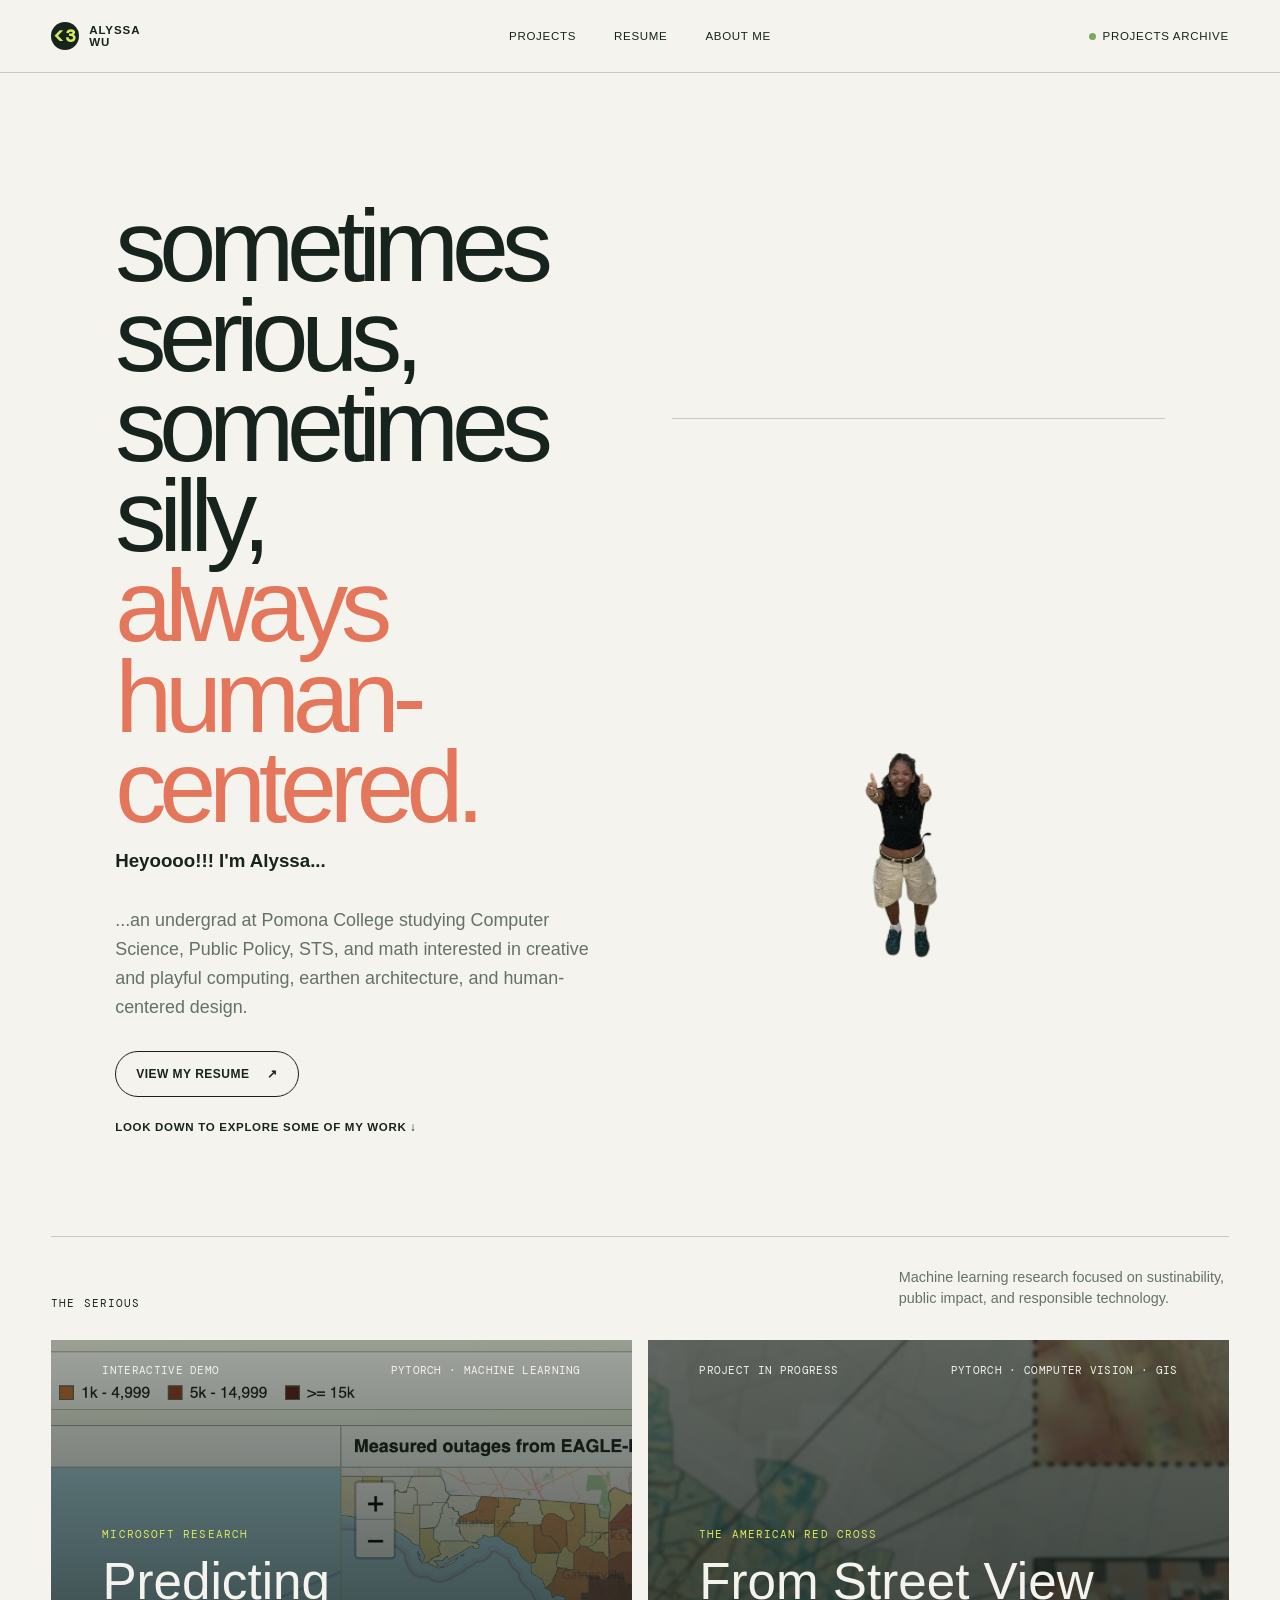
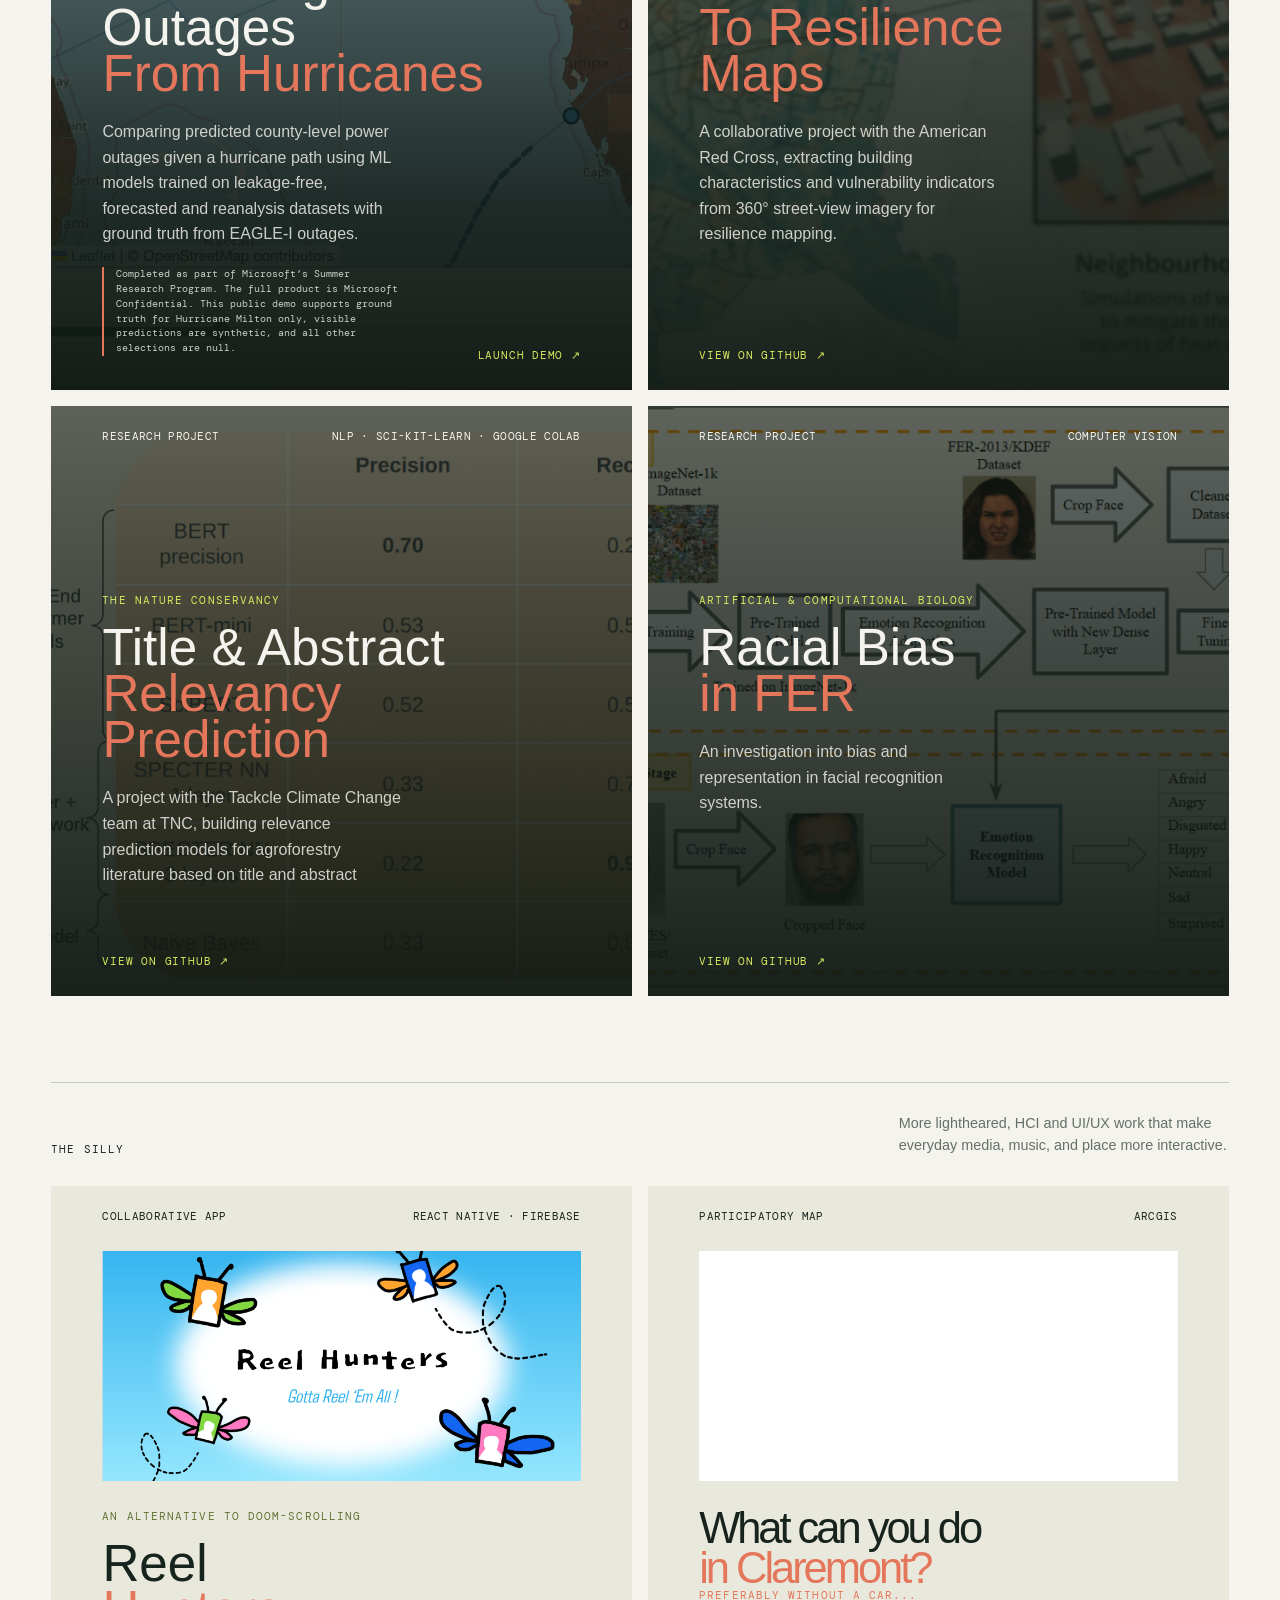
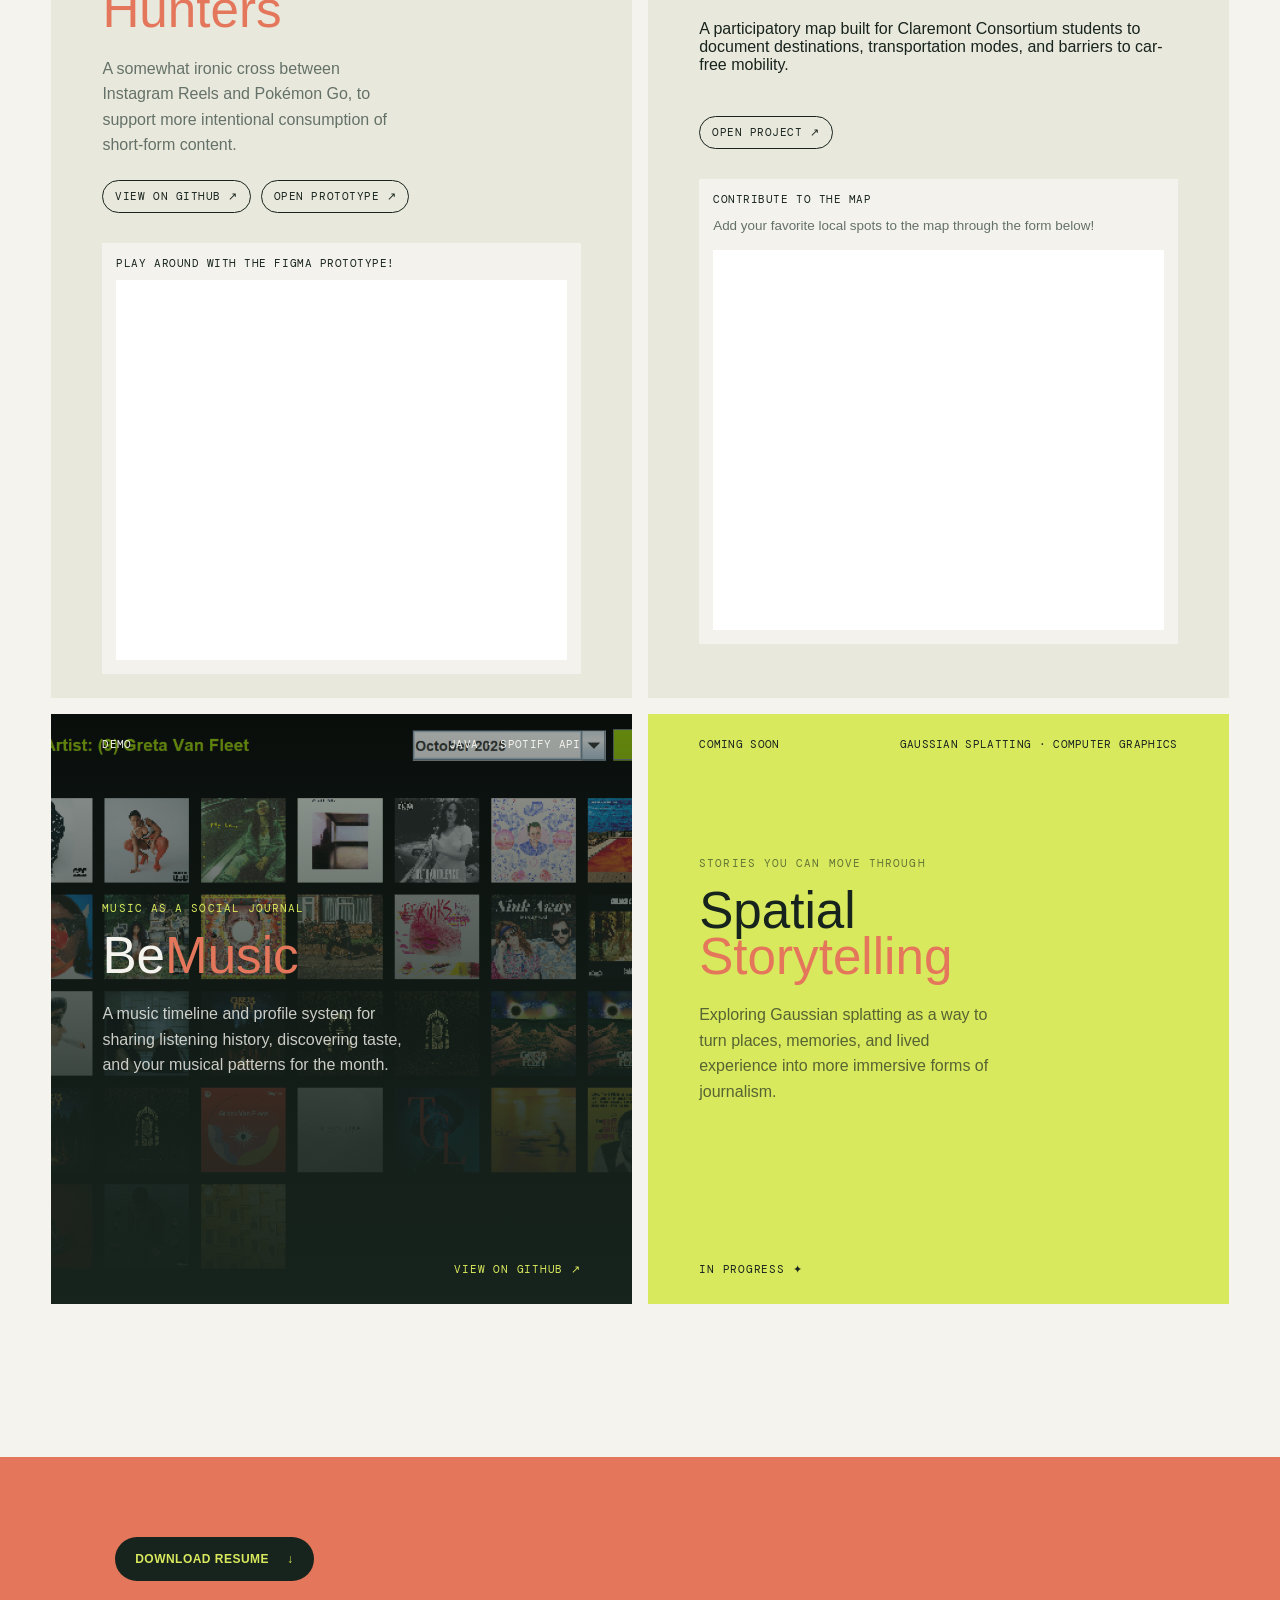
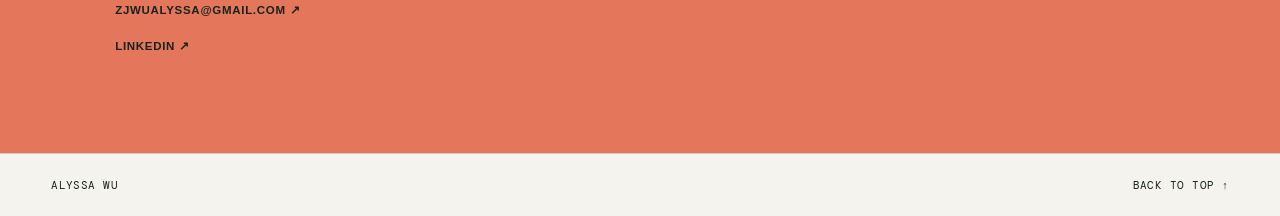
==== site/index.html @ 3d461919 "+ add personal site" ====
<!doctype html>
<html lang="en">
  <head>
    <meta charset="UTF-8" />
    <meta name="viewport" content="width=device-width, initial-scale=1.0" />
    <meta name="description" content="Alyssa Wu's portfolio" />
    <title>Alyssa Wu · Portfolio</title>
    <script type="module" src="https://js.arcgis.com/5.1/embeddable-components/"></script>
    <link rel="preconnect" href="https://fonts.googleapis.com" />
    <link rel="preconnect" href="https://fonts.gstatic.com" crossorigin />
    <link href="https://fonts.googleapis.com/css2?family=DM+Mono:wght@400;500&family=Manrope:wght@400;500;600;700;800&display=swap" rel="stylesheet" />
    <link rel="stylesheet" href="portfolio.css" />
  </head>
  <body>
    <!-- Site header: personal identity, page navigation, and availability status. -->
    <header class="site-header">
      <a class="wordmark" href="#top" aria-label="Alyssa Wu portfolio home">
        <span class="wordmark-mark" aria-hidden="true"><3</span>
        <span>Alyssa<br />Wu</span>
      </a>
      <nav aria-label="Primary navigation">
        <a href="#projects">Projects</a>
        <a href="assets/AlyssaWu_Resume.pdf" target="_blank" rel="noreferrer">Resume</a>
        <a href="personal.html">About Me</a>
      </nav>
      <span class="status"><span class="status-dot"></span>Projects archive</span>
    </header>

    <!-- Portfolio Intro -->
    <main id="top">
      <section class="hero">
        <div class="hero-copy">
            <h1>sometimes serious,<br />sometimes silly,<br /><em>always human-centered.</em></h1>
            <h3>Heyoooo!!! I'm Alyssa...</h3>
            <p class="hero-intro"> ...an undergrad at Pomona College studying Computer Science, Public Policy, STS, and math interested in creative and playful computing, earthen architecture, and human-centered design.</p>
          <div class="hero-actions">
              <a class="button button-secondary" href="assets/AlyssaWu_Resume.pdf">View my resume <span aria-hidden="true">↗</span></a>
            <a class="text-link" href="#projects">Look down to explore some of my work <span aria-hidden="true">↓</span></a>
          </div>
        </div>
        <div class="hero-index" aria-label="Portfolio index">
          <div class="hero-carousel" aria-label="Rotating portfolio previews">
            <img id="heroCarouselImage" src="assets/svg1.png" alt="Portfolio preview placeholder one" />
          </div>
        </div>
      </section>

   
      <!-- Project cards: featured work with live demos, prototypes, and repository links. -->
      <section class="feature-grid" id="projects" aria-label="Featured projects">
        <div class="project-group-label serious-label">
          <p class="eyebrow">The serious</p>
          <p>Machine learning research focused on sustinability, public impact, and responsible technology.</p>
        </div>
        <article class="feature-card feature-card-image feature-card-outage">
          <img src="assets/power-outage-viewer.png" alt="Hurricane Milton outage comparison viewer with two side-by-side maps" />
          <div class="image-card-overlay"></div>
          <div class="card-topline"><span>Interactive demo</span><span>PyTorch · Machine Learning</span></div>
          <div class="card-content image-card-content">
            <p class="card-kicker">Microsoft Research</p>
            <h3>Predicting Outages<br /><em>From Hurricanes</em></h3>
            <p>Comparing predicted county-level power outages given a hurricane path using ML models trained on leakage-free, forecasted and reanalysis datasets with ground truth from EAGLE-I outages.</p>
            <p class="project-caption">Completed as part of Microsoft’s Summer Research Program. The full product is Microsoft Confidential. This public demo supports ground truth for Hurricane Milton only, visible predictions are synthetic, and all other selections are null.</p>
          </div>
          <a class="card-link" href="storm_compare_site/" target="_blank" rel="noreferrer" >Launch demo <span aria-hidden="true">↗</span></a>
        </article>
        <article class="feature-card feature-card-image serious-card">
          <img src="assets/redcross.png" alt="Image for Red Cross project" />
          <div class="image-card-overlay"></div>
          <div class="card-topline"><span>Project in progress</span><span>PyTorch · Computer Vision · GIS</span></div>
          <div class="card-content image-card-content">
            <p class="card-kicker">The American Red Cross</p>
            <h3>From Street View<br /><em>To Resilience Maps</em></h3>
            <p>A collaborative project with the American Red Cross, extracting building characteristics and vulnerability indicators from 360° street-view imagery for resilience mapping.
          </div>
          <a class="card-link" href="https://github.com/codethechangehmc/red-cross" target="_blank" rel="noreferrer">View on GitHub <span aria-hidden="true">↗</span></a>
        </article>
        <article class="feature-card feature-card-image serious-card">
          <img src="assets/tnc.png" alt="Image for The Nature Conservancy project" />
          <div class="image-card-overlay"></div>
          <div class="card-topline"><span>Research project</span><span>NLP · Sci-kit-learn · Google Colab</span></div>
          <div class="card-content image-card-content">
            <p class="card-kicker">The Nature Conservancy</p>
            <h3>Title & Abstract<br /><em>Relevancy Prediction</em></h3>
            <p>A project with the Tackcle Climate Change team at TNC, building relevance prediction models for agroforestry literature based on title and abstract</p>
          </div>
          <a class="card-link" href="https://github.com/cia-group/tabforest" target="_blank" rel="noreferrer">View on GitHub <span aria-hidden="true">↗</span></a>
        </article>
        <article class="feature-card feature-card-image serious-card">
          <img src="assets/fer.png" alt="Image for Facial Bias Recognition project" />
          <div class="image-card-overlay"></div>
          <div class="card-topline"><span>Research project</span><span>Computer Vision</span></div>
          <div class="card-content image-card-content">
            <p class="card-kicker">Artificial & Computational Biology</p>
            <h3>Racial Bias<br /><em>in FER</em></h3>
            <p>An investigation into bias and representation in facial recognition systems.</p>
          </div>
          <a class="card-link" href="https://github.com/aly-wu/computational-biological-vision-final-project" target="_blank" rel="noreferrer">View on GitHub <span aria-hidden="true">↗</span></a>
        </article>


        <div class="project-group-label silly-label">
          <p class="eyebrow">The silly</p>
          <p>More lightheared, HCI and UI/UX work that make everyday media, music, and place more interactive.</p>
        </div>
        <article class="feature-card feature-card-reel-combined" id="reel-hunters">
          <div class="card-topline"><span>Collaborative app</span><span>React Native · Firebase</span></div>
          <div class="reel-project-preview">
            <img src="assets/reelhunters.png" alt="Reel Hunters title screen and short-form video collection interface" />
          </div>
          <div class="card-content reel-card-content">
            <p class="card-kicker">An alternative to doom-scrolling</p>
            <h3>Reel<br /><em>Hunters</em></h3>
            <p>A somewhat ironic cross between Instagram Reels and Pokémon Go, to support more intentional consumption of short-form content.</p>
            <div class="project-actions">
              <a class="project-action" href="https://github.com/mivyer/gotta-reel-them-all" target="_blank" rel="noreferrer">View On GitHub <span aria-hidden="true">↗</span></a>
              <a class="project-action" href="https://embed.figma.com/proto/eIrmNW8mKbomurSVQwr6IK/gotta-reel-em-all-prototype?node-id=242-40&p=f&scaling=scale-down&content-scaling=fixed&page-id=0%3A1&starting-point-node-id=107%3A2&embed-host=share" target="_blank" rel="noreferrer">Open prototype <span aria-hidden="true">↗</span></a>
            </div>
          </div>
          <div class="reel-prototype-preview">
            <p class="prototype-label">Play around with the Figma prototype!</p>
            <iframe title="Reel Hunters Figma prototype" src="https://embed.figma.com/proto/eIrmNW8mKbomurSVQwr6IK/gotta-reel-em-all-prototype?node-id=242-40&p=f&scaling=scale-down&content-scaling=fixed&page-id=0%3A1&starting-point-node-id=107%3A2&embed-host=share" allowfullscreen></iframe>
          </div>
        </article>
        <article class="feature-card feature-card-claremont">
          <div class="card-topline"><span>Participatory map</span><span>ArcGIS</span></div>
          <div class="claremont-preview">
            <arcgis-embedded-map style="height:100%;width:100%;" item-id="4994a41b870a44a59b7ed9d6ef8fd92f" theme="light" heading-enabled legend-enabled share-enabled scroll-enabled time-zone-label-enabled center="-117.71703698950188,34.10069435685517" scale="36111.909643" portal-url="https://claremont.maps.arcgis.com"></arcgis-embedded-map>
          </div>
          <div class="claremont-card-footer">
            <div>
                <h3>What can you do<br /><em>in Claremont?</em></h3>
                <p class="card-kicker">preferably without a car...</p>
                <p>A participatory map built for Claremont Consortium students to document destinations, transportation modes, and barriers to car-free mobility.</p>
            </div>
            <a class="project-action project-action-dark" href="https://sites.google.com/view/mockuparcgisclass/home" target="_blank" rel="noreferrer">Open project <span aria-hidden="true">↗</span></a>
          </div>
          <div class="suggestions-panel">
            <p class="prototype-label">Contribute to the map</p>
            <p>Add your favorite local spots to the map through the form below!</p>
            <iframe title="Claremont suggestions form" src="https://survey123.arcgis.com/share/7655e9a360b64ecb88d0de461d01c871" loading="lazy"></iframe>
          </div>
        </article>
        <article class="feature-card feature-card-image feature-card-music">
          <img src="assets/bemusic.png" alt="BeMusic profile calendar showing album artwork and listening history" />
          <div class="image-card-overlay"></div>
          <div class="card-topline"><span>Demo</span><span>Java · Spotify API</span></div>
          <div class="card-content image-card-content">
            <p class="card-kicker">Music as a social journal</p>
            <h3>Be<em>Music</em></h3>
            <p>A music timeline and profile system for sharing listening history, discovering taste, and your musical patterns for the month.</p>
          </div>
          <a class="card-link" href="https://github.com/aly-wu/BeMusic" target="_blank" rel="noreferrer">View on GitHub <span aria-hidden="true">↗</span></a>
        </article>
        <article class="feature-card feature-card-light gaussian-card">
          <div class="card-topline"><span>Coming soon</span><span>Gaussian Splatting · Computer Graphics</span></div>
          <div class="card-content">
            <p class="card-kicker">Stories you can move through</p>
            <h3>Spatial<br /><em>Storytelling</em></h3>
            <p>Exploring Gaussian splatting as a way to turn places, memories, and lived experience into more immersive forms of journalism.</p>
            </div>
          <span class="card-link">In progress <span aria-hidden="true">✦</span></span>
        </article>
      </section>

      <!-- Resume, Email, and LinkedIn -->
      <section class="resume-section" id="resume">
        <div class="resume-row">
          <div class="resume-actions">
            <a class="button button-primary" href="assets/AlyssaWu_Resume.pdf">Download resume <span aria-hidden="true">↓</span></a>
            <a class="text-link" href="mailto:zjwualyssa@gmail.com">zjwualyssa@gmail.com <span aria-hidden="true">↗</span></a>
            <a class="text-link" href="https://www.linkedin.com/in/zjwualyssa/" target="_blank" rel="noreferrer">LinkedIn <span aria-hidden="true">↗</span></a>
          </div>
        </div>
      </section>
    </main>

    <!-- Footer: simple personal attribution and return navigation. -->
    <footer class="site-footer">
      <span>Alyssa Wu</span>
      <a href="#top">Back to top ↑</a>
    </footer>
    <script src="portfolio.js"></script>
  </body>
</html>
---- site/portfolio.css ----
:root {
  --ink: #17231d;
  --muted: #647168;
  --paper: #f4f3ed;
  --cream: #e9e8dc;
  --lime: #d9e95d;
  --coral: #e4775b;
  --blue: #b8d8dc;
  --line: rgba(23, 35, 29, 0.2);
}

/* Base reset, typography, and page-level colors. */
* { box-sizing: border-box; }
html { scroll-behavior: smooth; }
body {
  margin: 0;
  color: var(--ink);
  background: var(--paper);
  font-family: "Bricolage Grotesque", sans-serif;
}
a { color: inherit; }

/* Header and personal wordmark. */
.site-header {
  align-items: center;
  border-bottom: 1px solid var(--line);
  display: grid;
  gap: 32px;
  grid-template-columns: 1fr auto 1fr;
  padding: 22px clamp(20px, 4vw, 64px);
}
.wordmark { align-items: center; display: inline-flex; font-size: 0.72rem; font-weight: 800; gap: 10px; letter-spacing: 0.08em; line-height: 1.05; text-decoration: none; text-transform: uppercase; }
.wordmark-mark { align-items: center; background: var(--ink); border-radius: 50%; color: var(--lime); display: inline-flex; font-family: "DM Mono", monospace; font-size: 1.1rem; height: 28px; justify-content: center; width: 28px; }
nav { display: flex; gap: clamp(16px, 3vw, 38px); }
nav a, .status, .text-link { font-size: 0.72rem; letter-spacing: 0.06em; text-decoration: none; text-transform: uppercase; }
nav a:hover, .text-link:hover, .card-link:hover { text-decoration: underline; text-underline-offset: 4px; }
.status { justify-self: end; }
.status-dot { background: #79a95e; border-radius: 50%; display: inline-block; height: 7px; margin-right: 7px; width: 7px; }

/* Hero introduction and decorative signal graphic. */
main { overflow: hidden; }
.hero { display: grid; gap: 5vw; grid-template-columns: minmax(0, 1fr) minmax(340px, 1fr); min-height: 700px; padding: clamp(70px, 10vw, 150px) clamp(20px, 9vw, 150px) clamp(64px, 8vw, 115px); }
.eyebrow, .card-kicker { font-family: "DM Mono", monospace; font-size: 0.68rem; letter-spacing: 0.1em; margin: 0 0 20px; text-transform: uppercase; }
.hero h1, .resume-row h2, .media-section-heading h2, .personal-heading h1, .card-content h3 { font-family: "Vina Sans", sans-serif; font-weight: 400; letter-spacing: 0; }
.hero h1 { font-size: clamp(3.8rem, 8vw, 8.8rem); font-weight: 400; letter-spacing: -0.07em; line-height: 0.88; margin: 0; max-width: 850px; }
em { color: var(--coral); font-style: normal; }
.hero-intro { color: var(--muted); font-size: clamp(1rem, 1.4vw, 1.25rem); line-height: 1.6; margin: 34px 0 30px; max-width: 500px; }
.hero-actions { align-items: center; display: flex; flex-wrap: wrap; gap: 24px; }
.button { border-radius: 999px; display: inline-flex; font-size: 0.75rem; font-weight: 700; gap: 18px; letter-spacing: 0.04em; padding: 15px 20px; text-decoration: none; text-transform: uppercase; }
.button-primary { background: var(--ink); color: var(--lime); }
.button-primary:hover { background: var(--coral); color: var(--ink); }
.button-secondary { border: 1px solid var(--ink); }
.button-secondary:hover { background: var(--lime); }
.text-link { color: var(--ink); font-weight: 700; }
.hero-index { align-self: end; border-top: 1px solid var(--line); padding-top: 15px; }
.hero-index-label { color: var(--muted); font-family: "DM Mono", monospace; font-size: 0.7rem; }
.hero-index p { font-size: 0.9rem; line-height: 1.5; margin: 28px 0 0; max-width: 190px; }
.hero-carousel { aspect-ratio: 3 / 4; margin: 42px auto 0; max-width: 560px; overflow: hidden; width: 100%; }
.hero-carousel img { display: block; height: 100%; object-fit: cover; opacity: 1; transition: opacity 300ms ease; width: 100%; }

/* Section introductions and featured project cards. */
.work-intro, .section-heading { align-items: end; border-top: 1px solid var(--line); display: flex; gap: 30px; justify-content: space-between; margin: 0 clamp(20px, 9vw, 150px); padding: 34px 0 48px; }
.work-intro h2, .section-heading h2 { font-size: clamp(2.5rem, 5vw, 5rem); font-weight: 500; letter-spacing: -0.06em; line-height: 0.92; margin: 0; }
.section-note, .section-heading > p { color: var(--muted); font-size: 0.95rem; line-height: 1.6; margin: 0; max-width: 300px; }
.feature-grid { display: grid; gap: 16px; grid-template-columns: 1fr 1fr; padding: 0 clamp(20px, 4vw, 64px) clamp(100px, 12vw, 170px); }
.project-group-label { align-items: end; border-top: 1px solid var(--line); display: flex; gap: 30px; grid-column: 1 / -1; justify-content: space-between; padding: 30px 0 14px; }
.project-group-label .eyebrow { margin: 0; }
.project-group-label > p:last-child { color: var(--muted); font-size: 0.9rem; line-height: 1.5; margin: 0; max-width: 330px; }
.silly-label { margin-top: 70px; }
.feature-card { min-height: 540px; overflow: hidden; padding: 24px clamp(24px, 4vw, 64px); position: relative; }
.feature-card-dark { background: var(--ink); color: var(--paper); }
.feature-card-light { background: var(--lime); }
.card-topline { display: flex; font-family: "DM Mono", monospace; font-size: 0.66rem; justify-content: space-between; letter-spacing: 0.03em; text-transform: uppercase; }
.card-content { max-width: 420px; padding-top: 105px; position: relative; z-index: 1; }
.card-kicker { color: var(--coral); margin-bottom: 18px; }
.feature-card-light .card-kicker { color: #637535; }
.card-content h3 { font-size: clamp(2.5rem, 4vw, 4.5rem); line-height: 0.9; margin: 0 0 22px; }
.card-content p:not(.card-kicker) { color: rgba(244, 243, 237, 0.72); line-height: 1.6; max-width: 300px; }
.project-caption { border-left: 2px solid var(--coral); color: rgba(244, 243, 237, 0.82) !important; font-family: "DM Mono", monospace; font-size: 0.62rem; line-height: 1.5 !important; margin-top: 20px; padding-left: 12px; }
.feature-card-light .card-content p:not(.card-kicker) { color: rgba(23, 35, 29, 0.68); }
.card-link { bottom: 28px; font-family: "DM Mono", monospace; font-size: 0.7rem; left: clamp(24px, 4vw, 64px); letter-spacing: 0.07em; position: absolute; text-decoration: none; text-transform: uppercase; }
.feature-card-image { color: var(--paper); min-height: 590px; }
.feature-card-image img, .image-card-overlay { height: 100%; inset: 0; object-fit: cover; position: absolute; width: 100%; }
.image-card-overlay { background: linear-gradient(180deg, rgba(15, 24, 19, 0.65), rgba(15, 24, 19, 0.86) 70%, rgba(15, 24, 19, 0.96)); }
.feature-card-music .image-card-overlay { background: linear-gradient(180deg, rgba(23, 35, 29, 0.4), rgba(23, 35, 29, 0.9) 72%, rgba(23, 35, 29, 0.98)); }
.feature-card-outage .image-card-overlay { background: linear-gradient(180deg, rgba(15, 24, 19, 0.38), rgba(15, 24, 19, 0.9) 72%, rgba(15, 24, 19, 0.98)); }
.feature-card-image .card-topline, .feature-card-image .card-content { position: relative; z-index: 1; }
.image-card-content { padding-top: 150px; }
.feature-card-image .card-kicker { color: var(--lime); }
.feature-card-image .card-content p:not(.card-kicker) { color: rgba(244, 243, 237, 0.82); }
.feature-card-image .card-link { color: var(--lime); }
.feature-card-outage .card-link, .feature-card-music .card-link { left: auto; right: clamp(24px, 4vw, 64px); }
.project-actions { bottom: 28px; display: flex; flex-wrap: wrap; gap: 10px; left: clamp(24px, 4vw, 64px); position: absolute; }
.project-action { border: 1px solid currentColor; border-radius: 999px; color: var(--lime); font-family: "DM Mono", monospace; font-size: 0.66rem; letter-spacing: 0.05em; padding: 9px 12px; text-decoration: none; text-transform: uppercase; }
.project-action:hover { background: var(--lime); color: var(--ink); }
.feature-card-outage, .feature-card-music, .feature-card-reel-combined, .serious-card { grid-column: auto; grid-row: auto; }
.feature-card-music { aspect-ratio: auto; min-height: 590px; }
.gaussian-card { min-height: 590px; }
.feature-card-reel-combined { background: var(--cream); color: var(--ink); min-height: 900px; }
.feature-card-prototype { background: var(--blue); min-height: 590px; padding-bottom: 28px; }
.prototype-card-frame { background: #fff; height: 360px; margin: 28px 0 0; overflow: hidden; position: relative; }
.prototype-card-frame iframe { border: 0; height: 100%; width: 100%; }
.prototype-card-footer { align-items: end; display: flex; justify-content: space-between; padding-top: 22px; }
.prototype-card-footer h3 { font-size: clamp(2rem, 3.4vw, 3.3rem); font-weight: 500; letter-spacing: -0.07em; line-height: 0.9; margin: 0; }
.prototype-card-footer .card-link { bottom: auto; left: auto; position: relative; }
.reel-prototype-preview { background: rgba(244, 243, 237, 0.96); margin: 30px 0 0; padding: 14px; position: relative; z-index: 1; }
.prototype-label { color: var(--ink); font-family: "DM Mono", monospace; font-size: 0.66rem; letter-spacing: 0.05em; margin: 0 0 10px; text-transform: uppercase; }
.reel-prototype-preview iframe { background: #fff; border: 0; display: block; height: 380px; width: 100%; }
.reel-project-preview { background: #fff; height: 230px; margin-top: 28px; overflow: hidden; position: relative; }
.reel-project-preview img { height: 100%; object-fit: cover; object-position: center; width: 100%; }
.reel-card-content { padding-top: 28px; }
.reel-card-content p:not(.card-kicker) { color: var(--muted); }
.reel-card-content .card-kicker { color: #637535; }
.reel-card-content .project-actions { bottom: auto; left: auto; margin-top: 22px; position: relative; }
.reel-card-content .project-action { color: var(--ink); }
.reel-card-content .project-action:hover { background: var(--ink); color: var(--lime); }
.feature-card-claremont { background: var(--cream); min-height: 900px; padding-bottom: 28px; }
.claremont-preview { background: #fff; height: 230px; margin-top: 28px; overflow: hidden; position: relative; }
.claremont-preview arcgis-embedded-map { display: block; height: 100%; }
.suggestions-panel { background: rgba(244, 243, 237, 0.96); margin-top: 30px; padding: 14px; position: relative; }
.suggestions-panel .prototype-label { margin-bottom: 10px; }
.suggestions-panel > p:not(.prototype-label) { color: var(--muted); font-size: 0.84rem; line-height: 1.5; margin: 0 0 14px; }
.suggestions-panel iframe { background: #fff; border: 0; display: block; height: 380px; width: 100%; }
.claremont-card-footer { align-items: flex-start; display: flex; flex-direction: column; gap: 22px; padding-top: 28px; }
.claremont-card-content { max-width: 420px; padding-top: 0; }
.claremont-card-footer h3 { font-size: clamp(2rem, 3.4vw, 3.3rem); font-weight: 500; letter-spacing: -0.07em; line-height: 0.9; margin: 0; }
.project-action-dark { color: var(--ink); margin-top: 4px; white-space: nowrap; }
.project-action-dark:hover { background: var(--ink); color: var(--lime); }
.mini-map { border: 1px solid rgba(244, 243, 237, 0.22); border-radius: 50%; bottom: -85px; height: 310px; position: absolute; right: -35px; width: 310px; }
.mini-map span { border: 1px solid rgba(217, 233, 93, 0.5); border-radius: 50%; height: 72%; left: 14%; position: absolute; top: 14%; width: 72%; }
.mini-map span:nth-child(2) { height: 44%; left: 28%; top: 28%; width: 44%; }
.mini-map span:nth-child(3) { background: var(--coral); border: 0; height: 12px; left: 48%; top: 48%; width: 12px; }
.mini-map span:nth-child(4) { border-radius: 0; border-width: 0 1px; height: 100%; left: 50%; top: 0; width: 0; }
.mini-map span:nth-child(5) { border-radius: 0; border-width: 1px 0; height: 0; left: 0; top: 50%; width: 100%; }
.pulse-bars { align-items: end; bottom: 0; display: flex; gap: 9px; height: 230px; position: absolute; right: 11%; transform: rotate(-13deg); }
.pulse-bars i { background: var(--coral); display: block; height: 45%; width: 13px; }
.pulse-bars i:nth-child(2) { height: 76%; }.pulse-bars i:nth-child(3) { height: 36%; }.pulse-bars i:nth-child(4) { height: 92%; }.pulse-bars i:nth-child(5) { height: 54%; }.pulse-bars i:nth-child(6) { height: 68%; }.pulse-bars i:nth-child(7) { height: 30%; }.pulse-bars i:nth-child(8) { height: 82%; }

/* Embedded ArcGIS map and Figma prototype sections. */
.embed-section { padding: 0 0 clamp(100px, 12vw, 170px); }
.embed-frame { background: white; margin: 0 clamp(20px, 4vw, 64px); overflow: hidden; }
.arcgis-frame { min-height: 600px; }
.arcgis-frame arcgis-embedded-map { display: block; }
.figma-frame { aspect-ratio: 16 / 9; border: 1px solid var(--line); }
.figma-frame iframe { border: 0; height: 100%; width: 100%; }
.prototype-section { background: var(--blue); padding-top: 1px; }
.prototype-section .section-heading { border-color: rgba(23, 35, 29, 0.35); }
.resume-section { background: var(--coral); padding: 80px clamp(20px, 9vw, 150px) 100px; }
.resume-section > .eyebrow { border-top: 1px solid rgba(23, 35, 29, 0.35); padding-top: 24px; }
.resume-row { align-items: end; display: flex; gap: 30px; justify-content: space-between; }
.resume-row h2 { font-size: clamp(2.8rem, 6vw, 6rem); font-weight: 500; letter-spacing: -0.07em; line-height: 0.88; margin: 20px 0; }
.resume-row p { line-height: 1.6; max-width: 360px; }
.resume-actions { align-items: flex-start; display: flex; flex-direction: column; gap: 22px; }
.site-footer { border-top: 1px solid var(--line); display: flex; font-family: "DM Mono", monospace; font-size: 0.68rem; justify-content: space-between; letter-spacing: 0.04em; padding: 24px clamp(20px, 4vw, 64px); text-transform: uppercase; }
.site-footer a { text-decoration: none; }
.site-footer a:hover { text-decoration: underline; text-underline-offset: 4px; }

/* Mobile layout adjustments. */
@media (max-width: 760px) {
  .site-header { grid-template-columns: 1fr auto; }
  nav { display: none; }
  .status { font-size: 0.62rem; }
  .hero { grid-template-columns: 1fr; min-height: auto; padding-top: 80px; }
  .hero-index { margin-top: 40px; }
  .hero-carousel { aspect-ratio: 3 / 4; margin-top: 25px; max-width: 360px; }
  .work-intro, .section-heading { align-items: start; flex-direction: column; margin-left: 20px; margin-right: 20px; }
  .feature-grid { grid-template-columns: 1fr; }
  .project-group-label { align-items: start; flex-direction: column; gap: 12px; }
  .silly-label { margin-top: 40px; }
  .feature-card-outage, .feature-card-music, .feature-card-reel-combined, .feature-card-prototype, .serious-card { grid-column: auto; grid-row: auto; }
  .feature-card { min-height: 500px; }
  .feature-card-image { min-height: 530px; }
  .feature-card-music { aspect-ratio: auto; min-height: 530px; }
  .gaussian-card { min-height: 530px; }
  .feature-card-reel-combined { min-height: 860px; }
  .claremont-card-footer { align-items: start; flex-direction: column; }
  .claremont-preview { height: 210px; }
  .suggestions-panel iframe { height: 460px; }
  .reel-prototype-preview iframe { height: 360px; }
  .reel-project-preview { height: 210px; }
  .arcgis-frame { min-height: 430px; }
  .arcgis-frame arcgis-embedded-map { height: 430px !important; }
  .site-footer { flex-wrap: wrap; gap: 14px; }
  .resume-row { align-items: start; flex-direction: column; }
}

/* Personal room: same portfolio palette and type, with a quieter interactive corner. */
.personal-section { background: var(--cream); min-height: 820px; overflow: hidden; padding: 90px clamp(20px, 9vw, 150px) 110px; position: relative; }
.personal-heading { align-items: end; border-top: 1px solid var(--line); display: flex; justify-content: space-between; padding-top: 28px; position: relative; z-index: 5; }
.personal-heading h2 { font-size: clamp(3rem, 7vw, 7rem); font-weight: 500; letter-spacing: -0.07em; line-height: 0.84; margin: 0; }
.personal-heading-note { max-width: 285px; }
.personal-heading-note p { color: var(--muted); line-height: 1.6; margin: 0 0 18px; }
.personal-object-label, .goodreads-status, .personal-book-note { color: var(--muted); font-family: "DM Mono", monospace; font-size: .63rem; letter-spacing: .05em; line-height: 1.4; margin: 12px 0 0; text-transform: uppercase; }
.personal-table { align-items: end; bottom: 25%; display: flex; gap: clamp(30px, 7vw, 100px); left: 34%; position: absolute; z-index: 4; }
.personal-bookshelf { min-width: min(420px, 34vw); }
.personal-book-row { align-items: end; display: flex; gap: 5px; height: 170px; margin-top: 18px; }
.personal-book { background: var(--book-color, var(--coral)); box-shadow: 5px 4px 0 rgba(23, 35, 29, .18); display: flex; height: 150px; overflow: hidden; position: relative; text-decoration: none; transition: transform 160ms ease; width: clamp(28px, 3vw, 43px); }
.personal-book:hover { transform: translateY(-8px); z-index: 2; }
.personal-book img { height: 100%; object-fit: cover; width: 100%; }
.personal-book span { color: rgba(244, 243, 237, .88); font: .6rem "DM Mono", monospace; left: 50%; max-height: 90%; overflow: hidden; position: absolute; text-align: center; text-overflow: ellipsis; top: 50%; transform: translate(-50%, -50%); writing-mode: vertical-rl; }
.personal-book-1 { --book-color: #a95f58; }
.personal-book-2 { --book-color: #3d6371; height: 135px; }
.personal-book-3 { --book-color: #c08a48; height: 160px; }
.personal-book-4 { --book-color: #586c4c; height: 142px; }
.goodreads-status { max-width: 220px; text-transform: none; }
.personal-book-note { margin-top: 18px; }
.personal-book-note a { color: var(--ink); font-weight: 700; }
.personal-record { aspect-ratio: 3 / 4; background: linear-gradient(160deg, #3a2b43, #1a1420); border: 1px solid rgba(255, 255, 255, .1); border-radius: 16px; box-shadow: 0 26px 40px rgba(0, 0, 0, .4), inset 0 1px 0 rgba(255, 255, 255, .08); color: var(--paper); cursor: pointer; height: 305px; padding: 20px; position: relative; transform: translateY(4px); width: 215px; }
.personal-record:hover { transform: translateY(-3px); }
.personal-player-topline, .personal-track-artist, .personal-player-hint { font-family: "DM Mono", monospace; position: absolute; }
.personal-player-topline { color: var(--lime); font-size: .62rem; left: 20px; letter-spacing: .08em; text-transform: uppercase; top: 18px; }
.personal-vinyl { animation: personal-spin 5s linear infinite paused; background: repeating-radial-gradient(circle at center, #0c0c0e 0 2px, #17171b 2px 4px); border-radius: 50%; box-shadow: 0 10px 24px rgba(0, 0, 0, .6), inset 0 0 30px rgba(0, 0, 0, .8); display: block; height: 64%; left: 50%; position: absolute; top: 13%; transform: translateX(-50%); width: 64%; }
.personal-record.is-playing .personal-vinyl { animation-play-state: running; }
.personal-vinyl span { align-items: center; background: var(--coral); border: 5px solid var(--ink); border-radius: 50%; box-shadow: 0 0 0 2px rgba(0, 0, 0, .4), inset 0 0 12px rgba(0, 0, 0, .3); display: flex; height: 36%; justify-content: center; left: 32%; position: absolute; top: 32%; width: 36%; }
.personal-tonearm { background: linear-gradient(90deg, #d8d3e0, #9a94a8); border-radius: 3px; height: 4px; position: absolute; right: 20%; top: 28%; transform: rotate(38deg); transform-origin: right; width: 38%; }
.personal-tonearm::before { background: #b9b3c4; border-radius: 50%; box-shadow: 0 0 4px rgba(0, 0, 0, .6); content: ""; height: 14px; position: absolute; right: -5px; top: -5px; width: 14px; }
.personal-track-title, .personal-track-artist, .personal-player-hint { display: block; left: 20px; position: absolute; text-align: left; }
.personal-track-title { bottom: 43px; font-size: 1rem; }
.personal-track-artist { bottom: 25px; color: var(--muted); font-size: .62rem; }
.personal-player-hint { bottom: 7px; color: rgba(244,243,237,.5); font: .52rem "DM Mono", monospace; right: 20px; text-transform: uppercase; }
.personal-player-label { bottom: -38px; left: 0; position: absolute; }
.personal-table-edge { background: var(--ink); border-top: 2px solid var(--lime); bottom: 23%; height: 26px; left: 0; position: absolute; right: 0; z-index: 3; }
.personal-table-edge::before, .personal-table-edge::after { background: var(--ink); bottom: auto; content: ""; height: 170px; position: absolute; top: 100%; width: 22px; }
.personal-table-edge::before { left: 8%; }
.personal-table-edge::after { right: 10%; }
.personal-light-remote { background: var(--ink); box-shadow: 8px 8px 0 var(--coral); color: var(--paper); padding: 14px; position: absolute; right: clamp(20px, 4vw, 64px); top: 180px; width: 185px; z-index: 6; }
.personal-light-remote p { color: var(--lime); font: .65rem "DM Mono", monospace; margin: 0 0 10px; text-transform: uppercase; }
.personal-light-remote button { background: transparent; border: 1px solid var(--lime); color: var(--paper); cursor: pointer; font: .58rem "DM Mono", monospace; margin-right: 4px; padding: 5px 6px; text-transform: uppercase; }
.personal-light-remote button:hover { background: var(--lime); color: var(--ink); }
.personal-light-remote label { color: var(--muted); display: block; font: .58rem "DM Mono", monospace; margin-top: 12px; text-transform: uppercase; }
.personal-light-remote input { accent-color: var(--lime); margin-top: 8px; width: 100%; }
@keyframes personal-spin { to { transform: translateX(-50%) rotate(360deg); } }
@media (max-width: 760px) {
  .personal-heading { align-items: start; flex-direction: column; gap: 25px; }
  .personal-table { bottom: 105px; gap: 18px; left: 20px; right: 20px; }
  .personal-bookshelf { min-width: 0; }
  .personal-book-row { height: 120px; }
  .personal-book { height: 108px; width: 28px; }
  .personal-book-2 { height: 98px; }
  .personal-book-3 { height: 114px; }
  .personal-book-4 { height: 104px; }
  .personal-record { flex: 0 0 150px; height: 235px; padding: 12px; width: 150px; }
  .personal-player-topline { left: 12px; }
  .personal-track-title, .personal-track-artist { left: 12px; }
  .personal-light-remote { bottom: 20px; left: 20px; right: 20px; top: auto; width: auto; }
  .personal-table-edge { bottom: 90px; }
}

/* Personal media shelves: horizontal cover grids replace the old room furniture. */
.personal-media { background: var(--paper); padding: clamp(40px, 6vw, 80px) clamp(20px, 5vw, 72px); }
.media-section + .media-section { border-top: 1px solid var(--line); margin-top: 70px; padding-top: 70px; }
.media-section-heading { align-items: end; display: flex; justify-content: space-between; }
.media-section-heading h2 { font-size: clamp(2.8rem, 6vw, 6rem); font-weight: 500; letter-spacing: -0.07em; line-height: 0.86; margin: 0; }
.media-section-heading .text-link { margin-bottom: 8px; }
.reading-group { margin-top: 38px; }
.reading-group + .reading-group { margin-top: 46px; }
.media-label { border-top: 1px solid var(--line); color: var(--muted); font: .68rem "DM Mono", monospace; letter-spacing: .08em; margin: 0 0 16px; padding-top: 12px; text-transform: uppercase; }
.media-grid { display: grid; gap: 14px; grid-auto-columns: minmax(130px, 170px); grid-auto-flow: column; grid-template-rows: 245px; min-height: 245px; overflow-x: auto; padding: 4px 4px 16px 0; }
.media-card { background: transparent; color: var(--ink); display: flex; flex-direction: column; min-width: 0; overflow: hidden; position: relative; text-decoration: none; transition: transform 160ms ease, box-shadow 160ms ease; }
.media-card:hover { box-shadow: 6px 6px 0 var(--lime); transform: translateY(-6px); }
.media-card img { background: var(--blue); height: 185px; object-fit: cover; width: 100%; }
.media-card:not(:has(img))::before { background: var(--card-color, var(--coral)); content: ""; display: block; height: 185px; }
.media-card strong, .media-card span { overflow: hidden; padding: 10px 12px 0; text-overflow: ellipsis; white-space: nowrap; }
.media-card strong { font-size: .78rem; }
.media-card span { color: var(--muted); font: .62rem "DM Mono", monospace; padding-top: 4px; }
.media-card-1 { --card-color: var(--coral); }
.media-card-2 { --card-color: var(--blue); }
.media-card-3 { --card-color: var(--lime); }
.media-card-4 { --card-color: #c08a48; }
.listening-section { background: var(--cream); margin-left: calc(clamp(20px, 5vw, 72px) * -1); margin-right: calc(clamp(20px, 5vw, 72px) * -1); padding-left: clamp(20px, 5vw, 72px); padding-right: clamp(20px, 5vw, 72px); }
.album-grid { grid-template-rows: 270px; min-height: 270px; }
.album-grid .media-card img, .album-grid .media-card:not(:has(img))::before { height: 210px; }
@media (max-width: 760px) {
  .media-section-heading { align-items: start; flex-direction: column; gap: 20px; }
  .media-section-heading h2 { font-size: clamp(2.6rem, 13vw, 4rem); }
  .media-grid { grid-auto-columns: 130px; grid-template-rows: 225px; min-height: 225px; }
  .media-card img, .media-card:not(:has(img))::before { height: 165px; }
  .album-grid { grid-template-rows: 250px; min-height: 250px; }
  .album-grid .media-card img, .album-grid .media-card:not(:has(img))::before { height: 190px; }
}
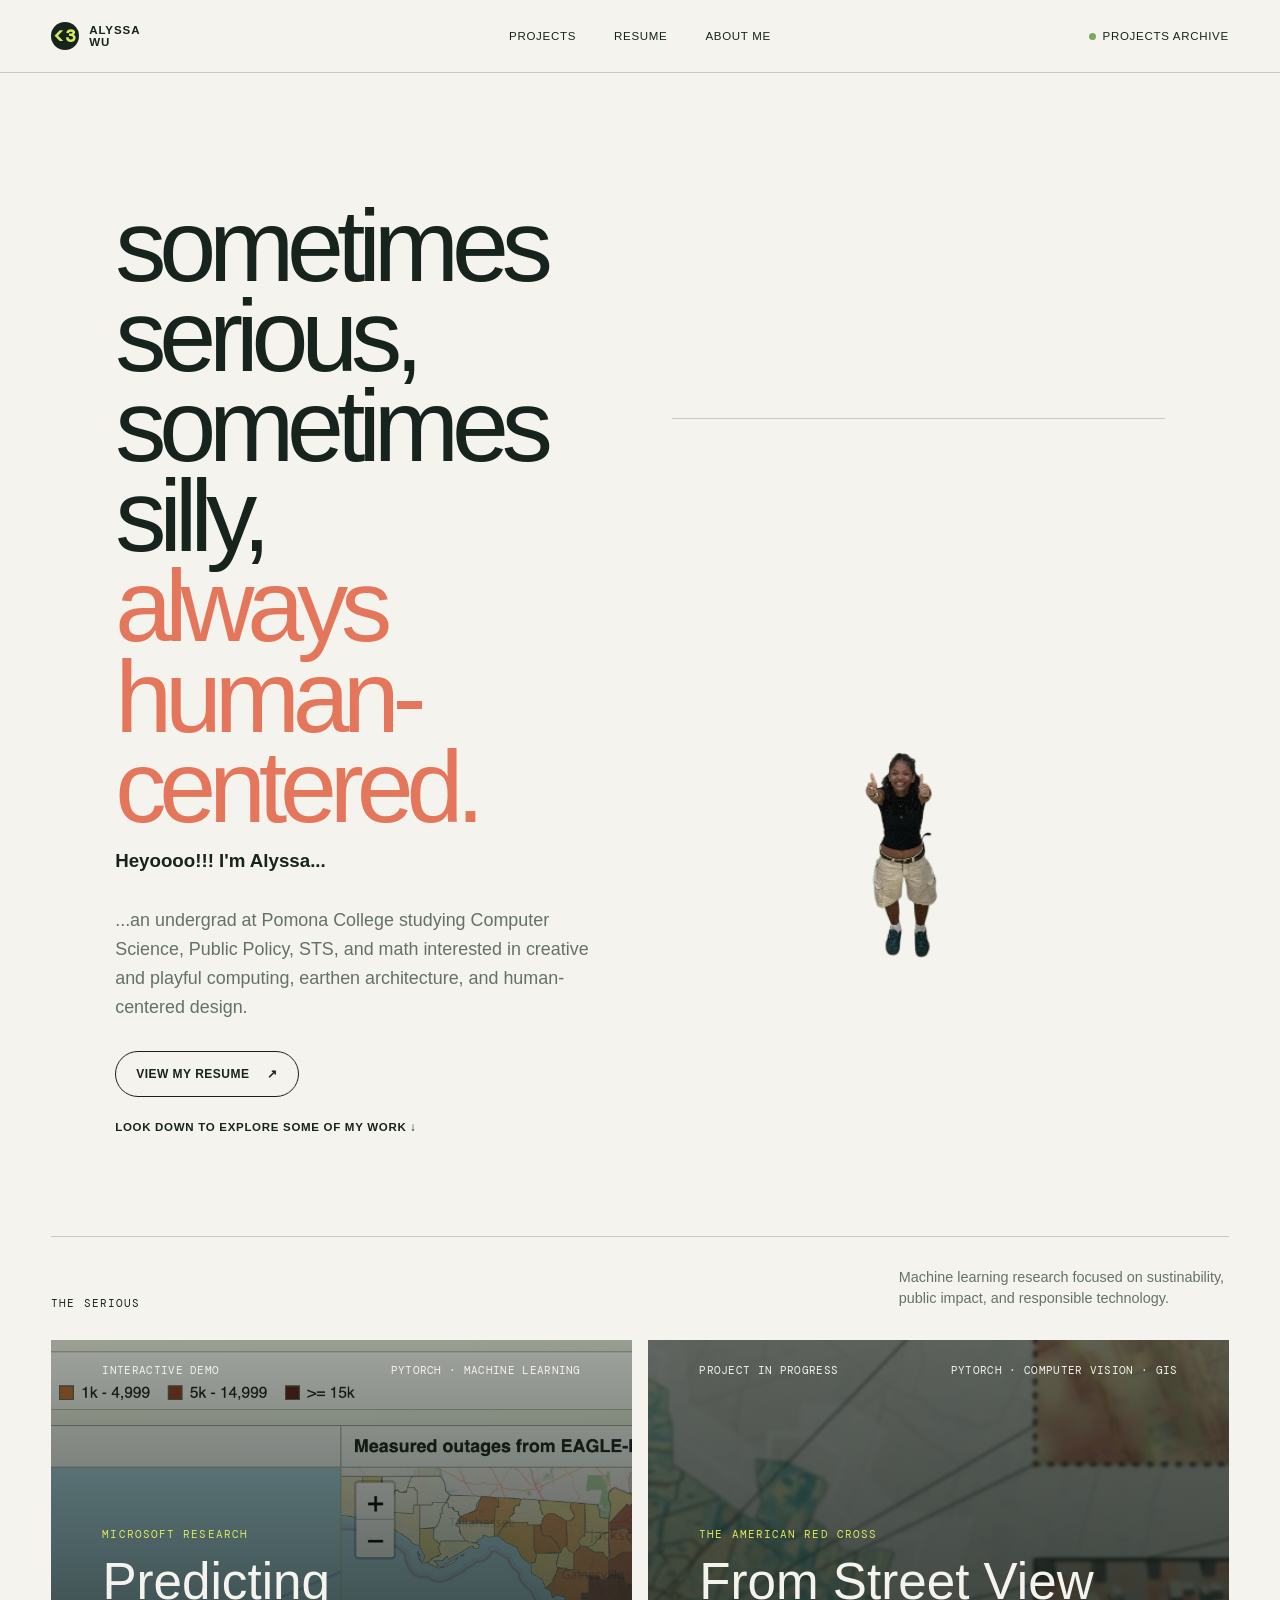
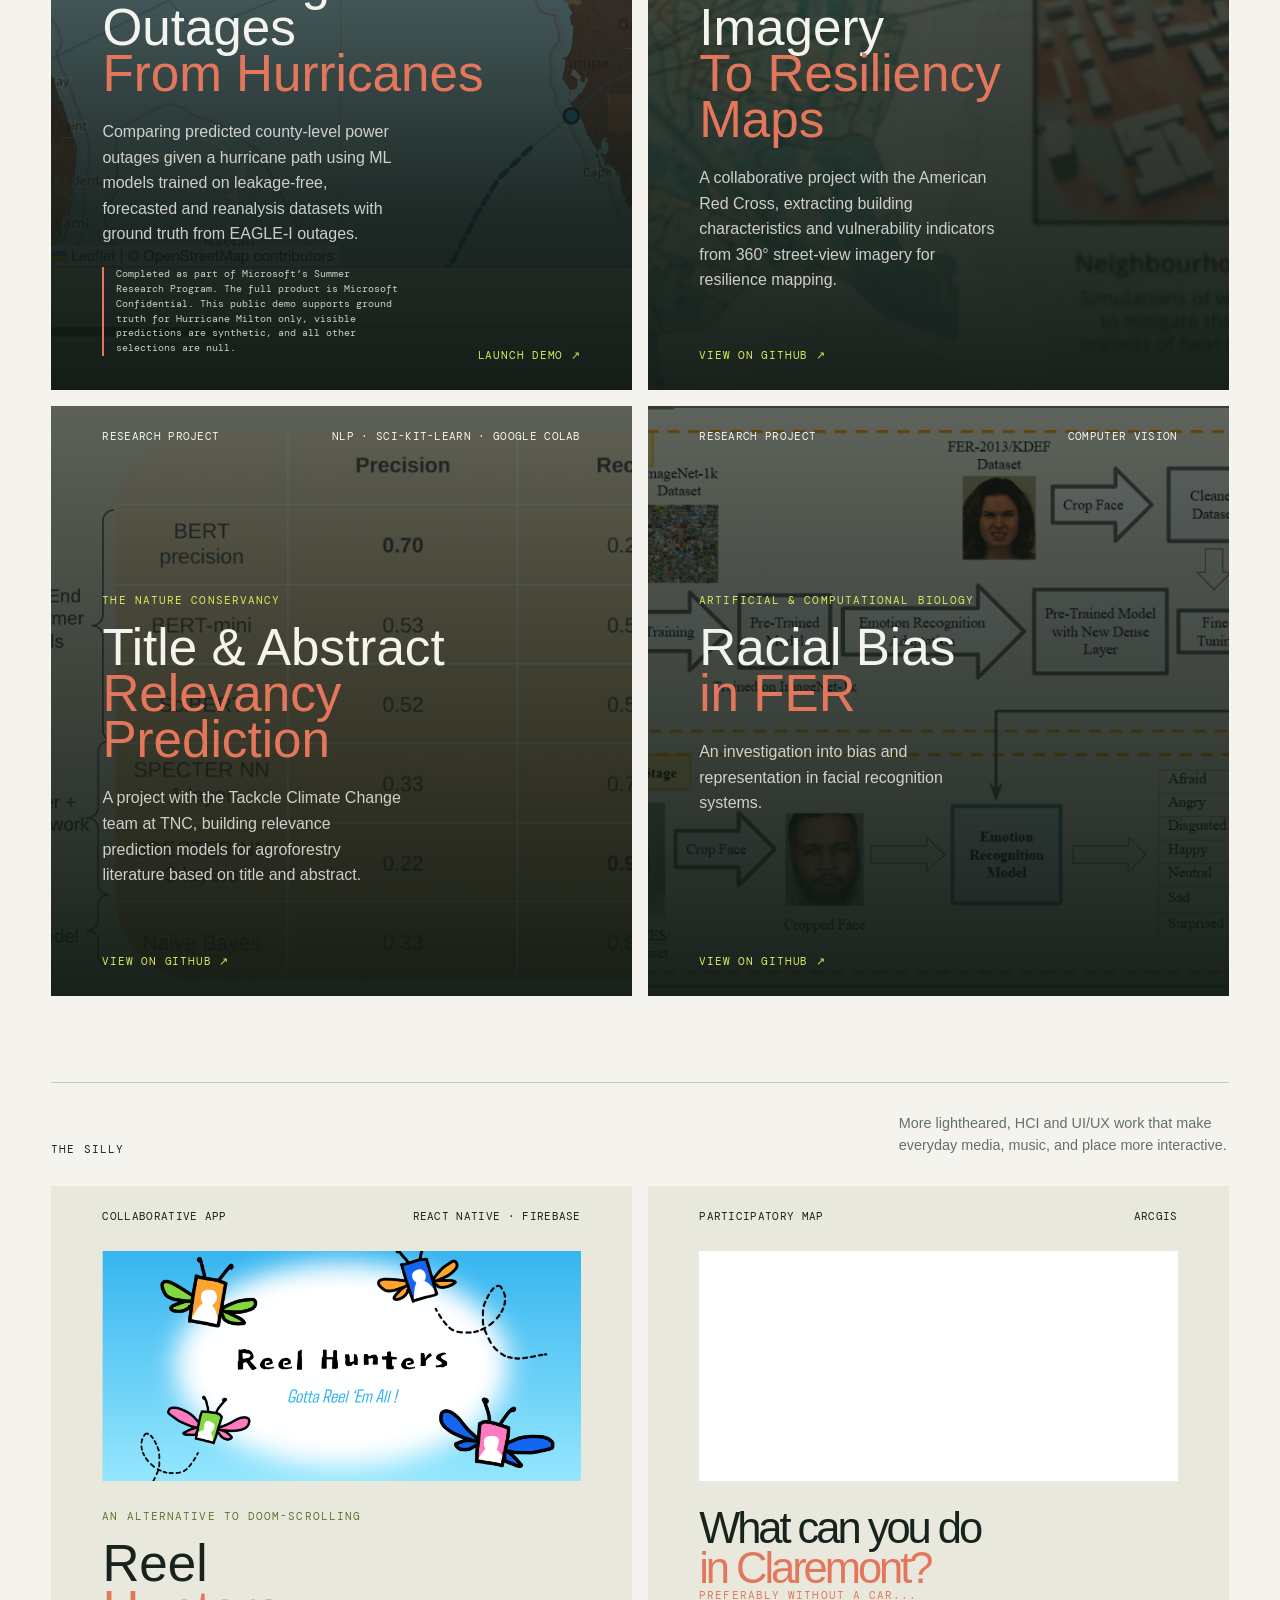
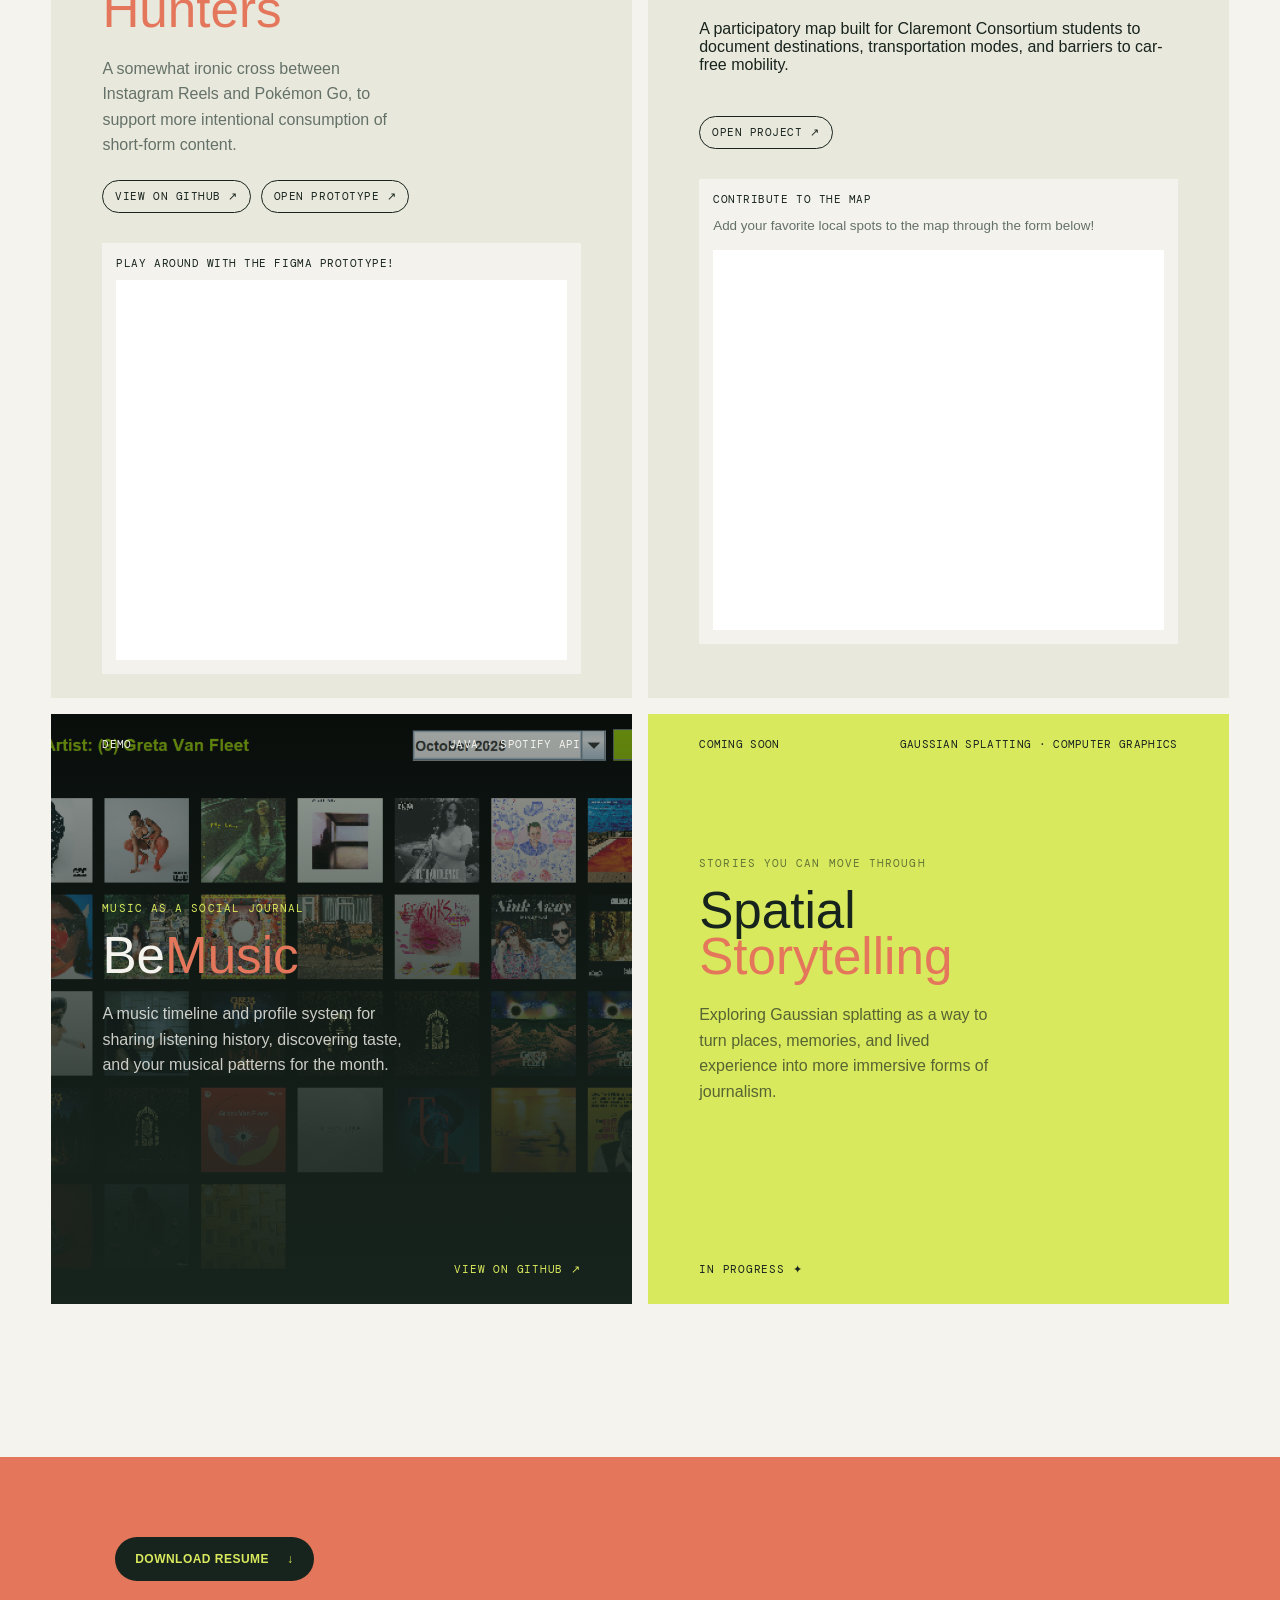
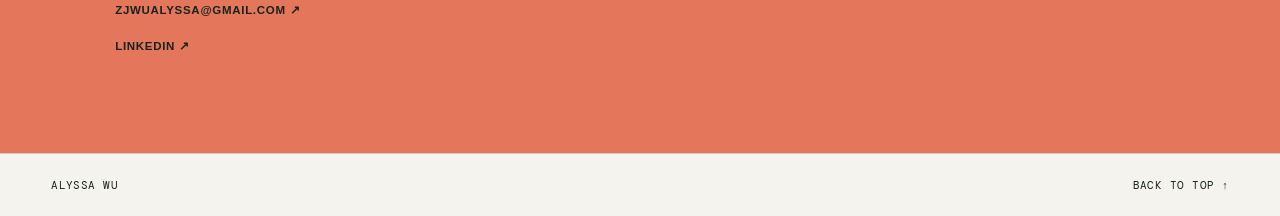
==== commit b6081b62: "Update index.html (wording and such)" ====
--- a/site/index.html
+++ b/site/index.html
@@ -70,7 +70,7 @@
           <div class="card-topline"><span>Project in progress</span><span>PyTorch · Computer Vision · GIS</span></div>
           <div class="card-content image-card-content">
             <p class="card-kicker">The American Red Cross</p>
-            <h3>From Street View<br /><em>To Resilience Maps</em></h3>
+            <h3>From Street View Imagery<br /><em>To Resiliency Maps</em></h3>
             <p>A collaborative project with the American Red Cross, extracting building characteristics and vulnerability indicators from 360° street-view imagery for resilience mapping.
           </div>
           <a class="card-link" href="https://github.com/codethechangehmc/red-cross" target="_blank" rel="noreferrer">View on GitHub <span aria-hidden="true">↗</span></a>
@@ -82,7 +82,7 @@
           <div class="card-content image-card-content">
             <p class="card-kicker">The Nature Conservancy</p>
             <h3>Title & Abstract<br /><em>Relevancy Prediction</em></h3>
-            <p>A project with the Tackcle Climate Change team at TNC, building relevance prediction models for agroforestry literature based on title and abstract</p>
+            <p>A project with the Tackcle Climate Change team at TNC, building relevance prediction models for agroforestry literature based on title and abstract.</p>
           </div>
           <a class="card-link" href="https://github.com/cia-group/tabforest" target="_blank" rel="noreferrer">View on GitHub <span aria-hidden="true">↗</span></a>
         </article>
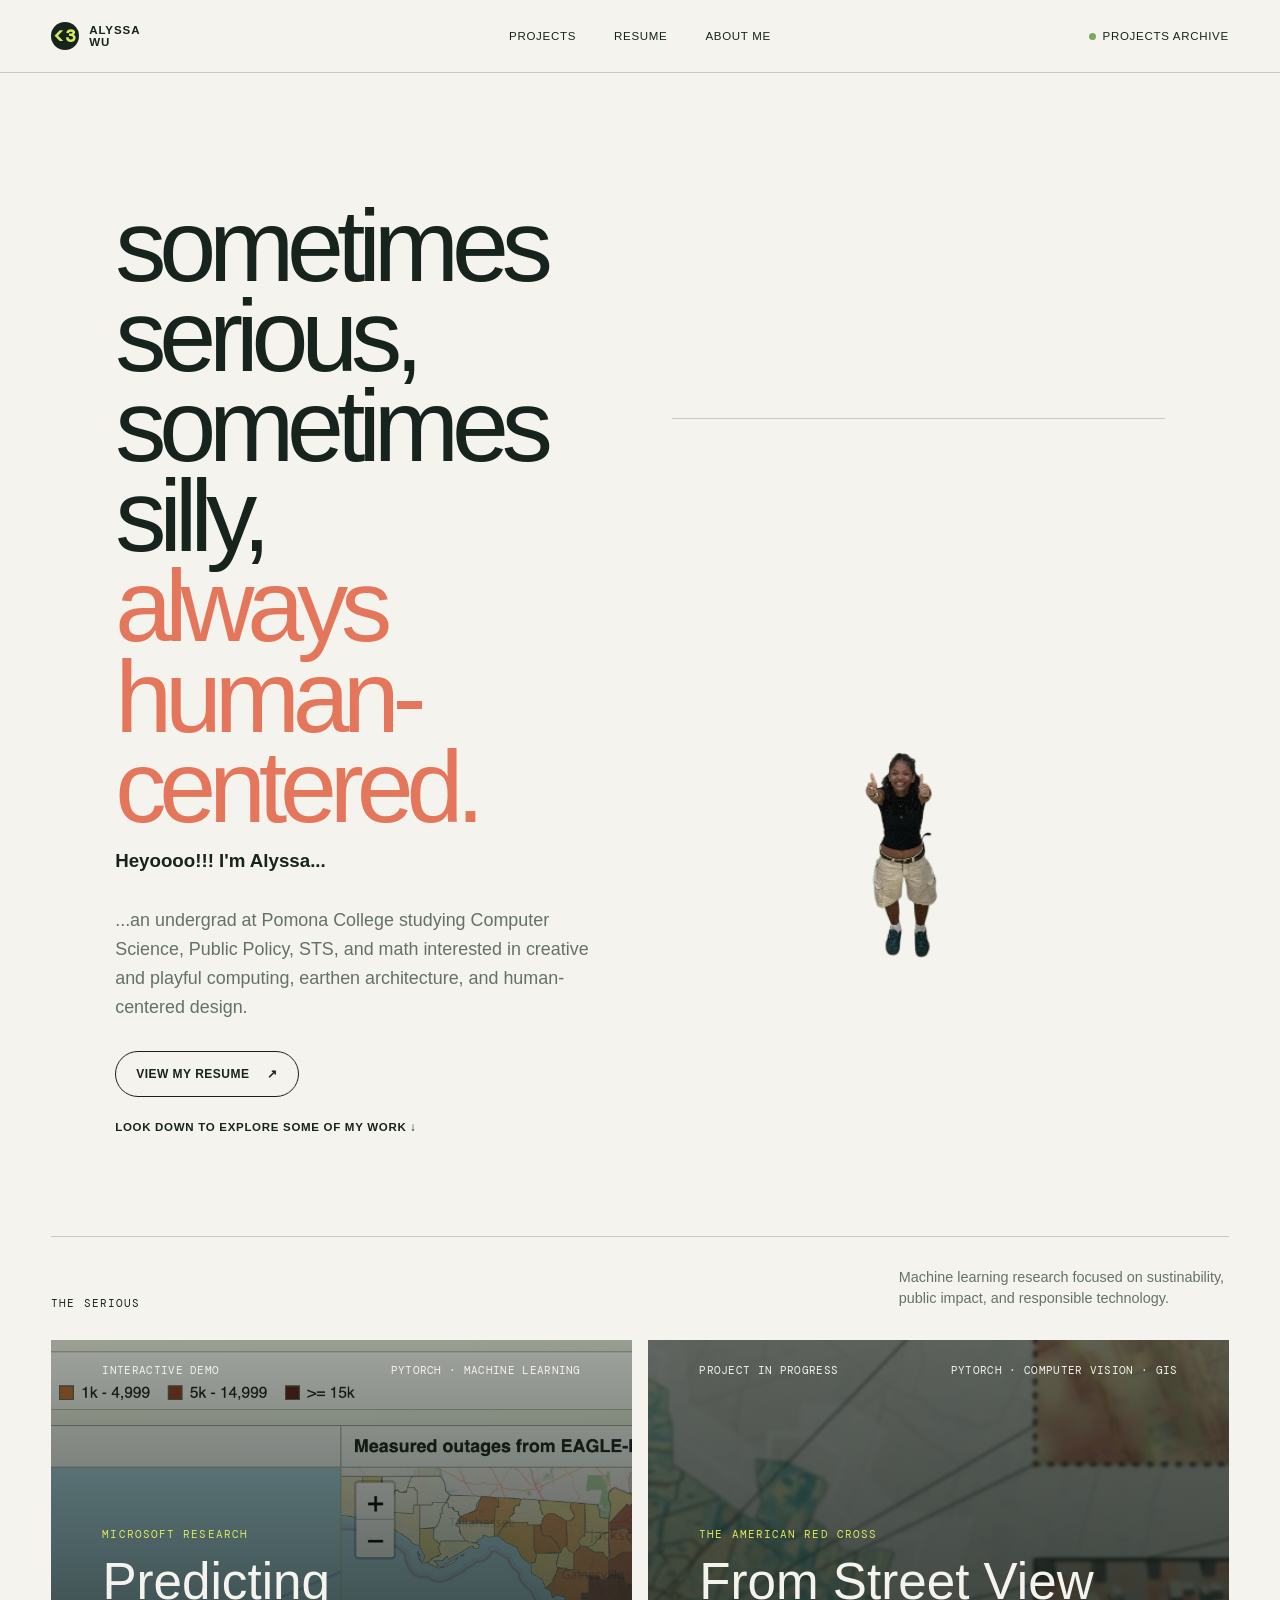
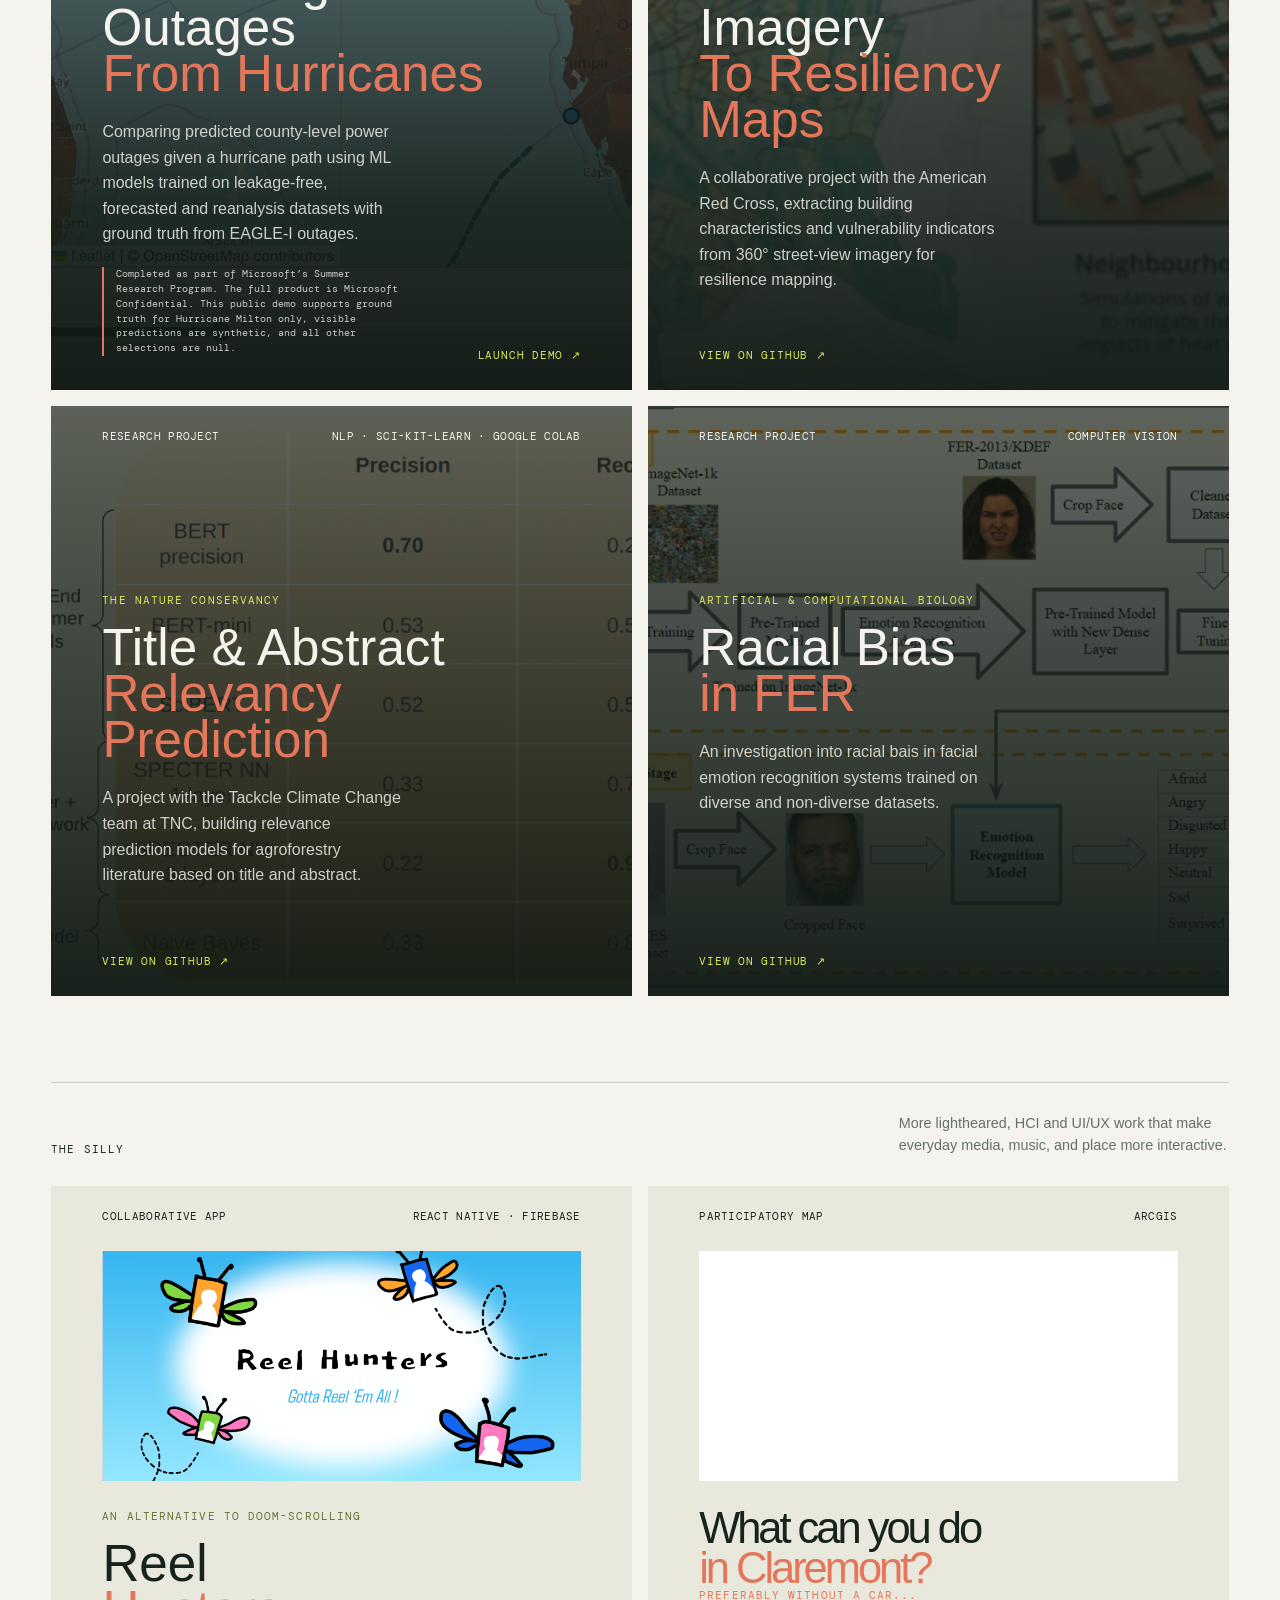
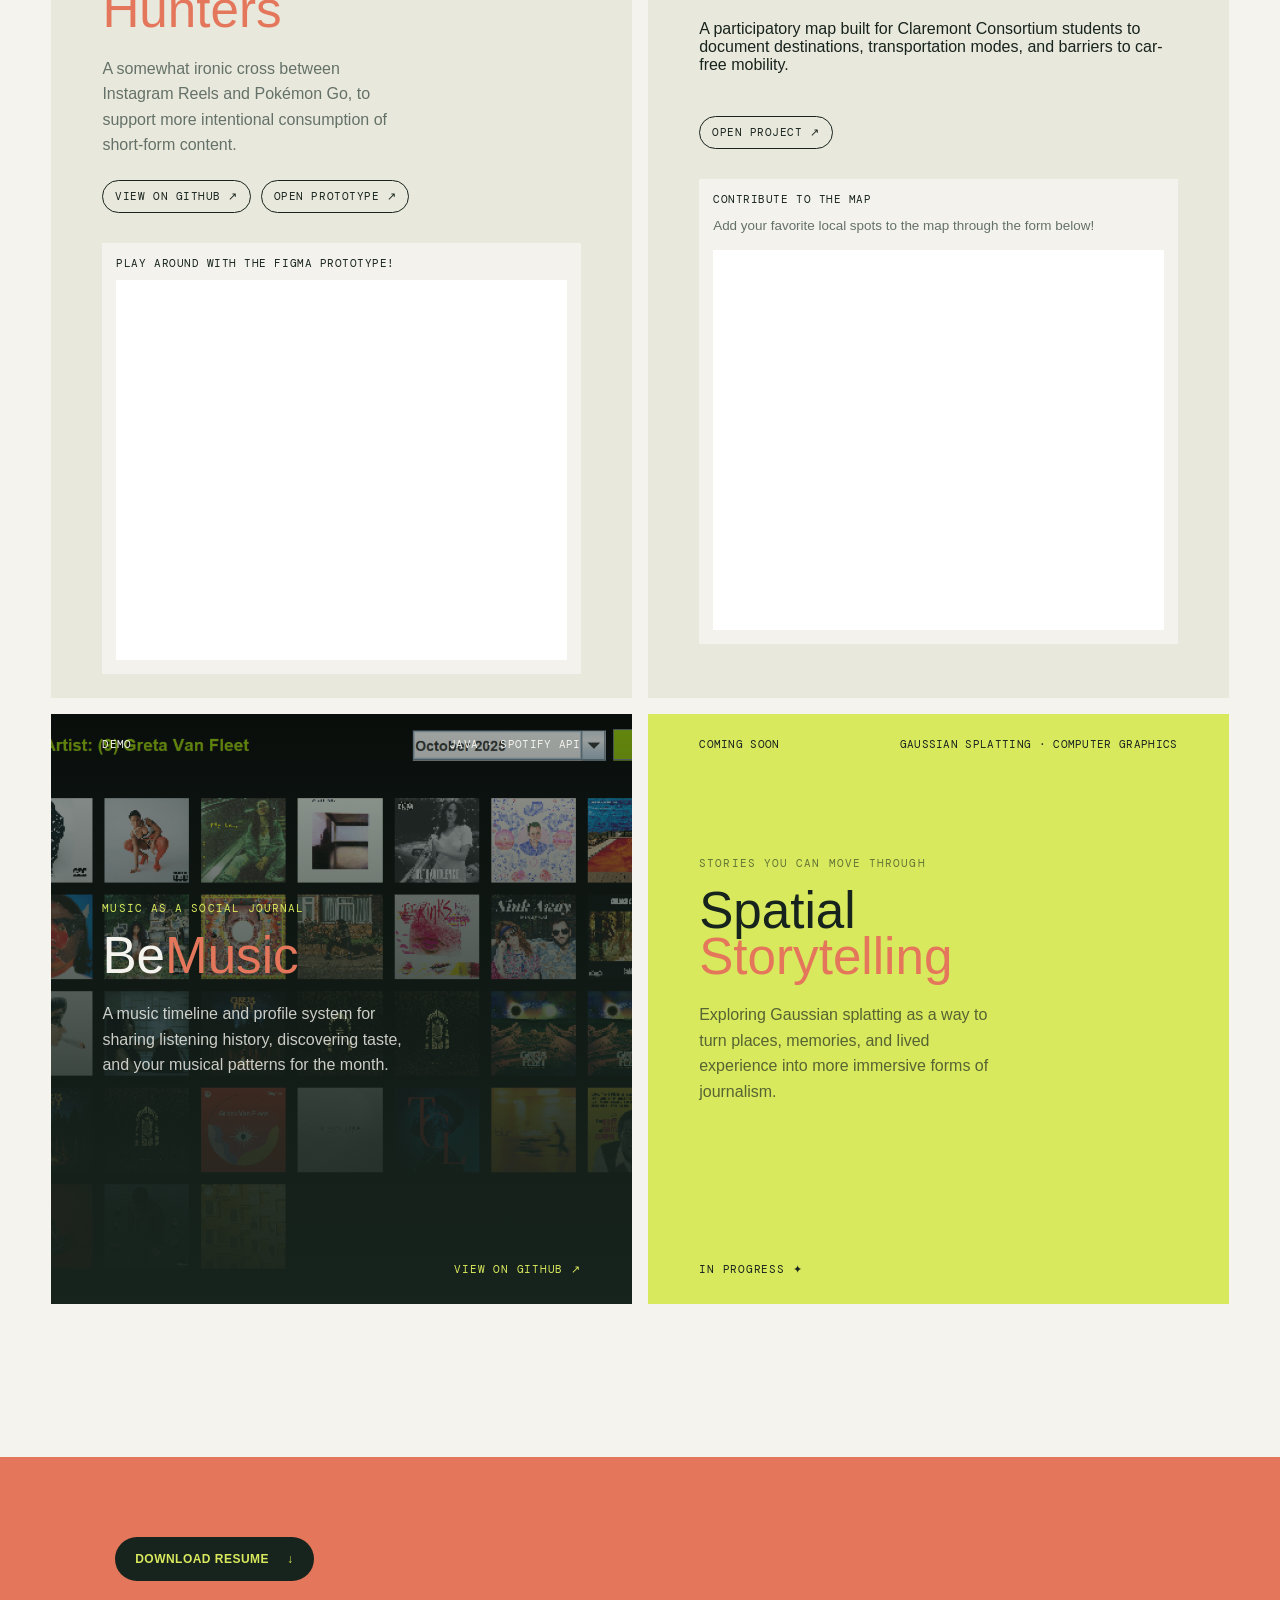
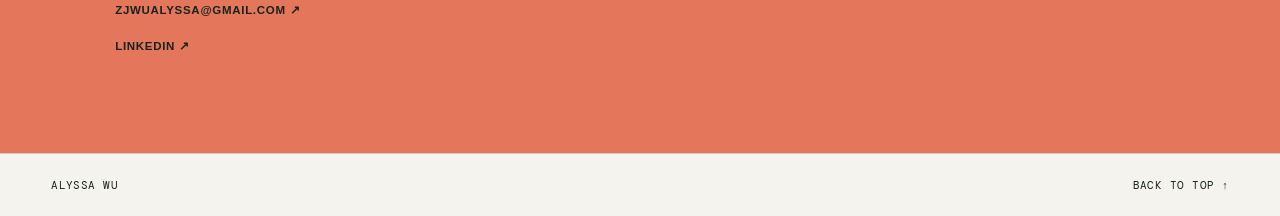
==== commit 9979152e: "Update index.html (more wording and such)" ====
--- a/site/index.html
+++ b/site/index.html
@@ -93,7 +93,7 @@
           <div class="card-content image-card-content">
             <p class="card-kicker">Artificial & Computational Biology</p>
             <h3>Racial Bias<br /><em>in FER</em></h3>
-            <p>An investigation into bias and representation in facial recognition systems.</p>
+            <p>An investigation into racial bais in facial emotion recognition systems trained on diverse and non-diverse datasets.</p>
           </div>
           <a class="card-link" href="https://github.com/aly-wu/computational-biological-vision-final-project" target="_blank" rel="noreferrer">View on GitHub <span aria-hidden="true">↗</span></a>
         </article>
